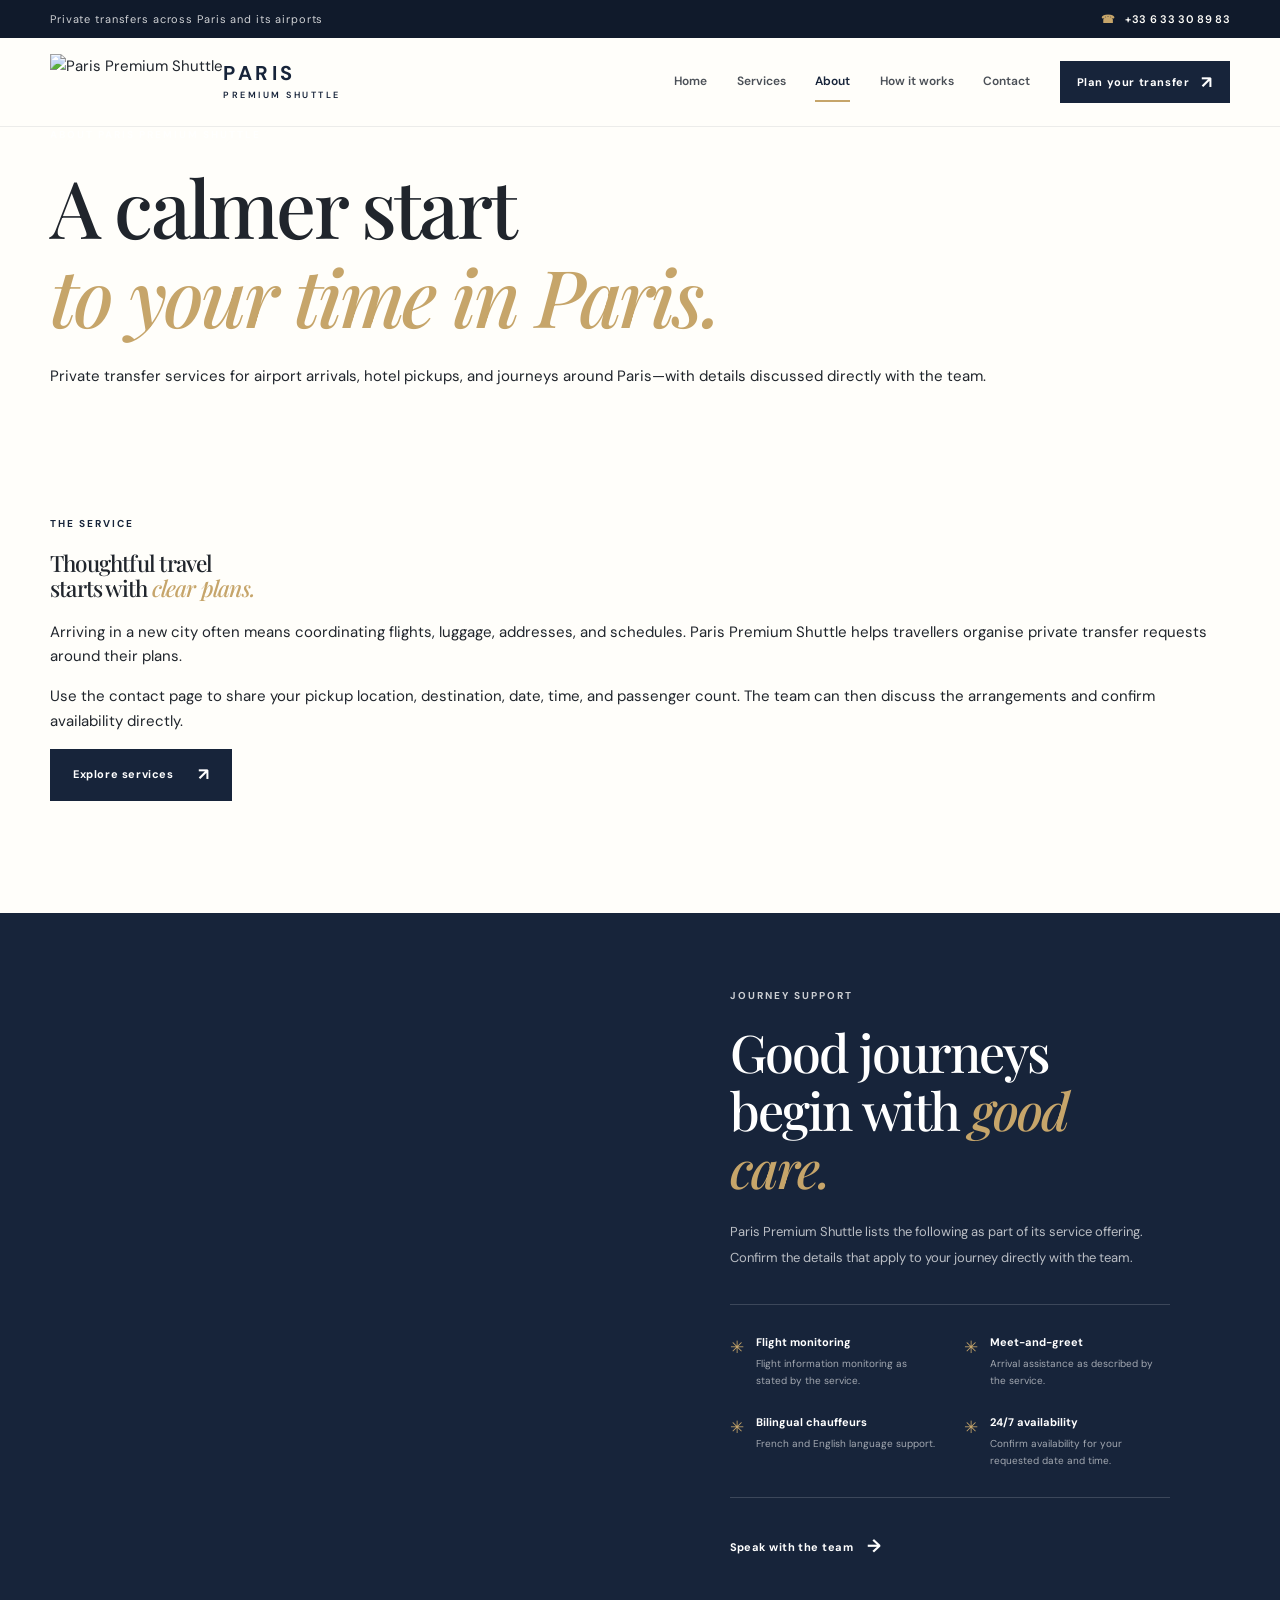
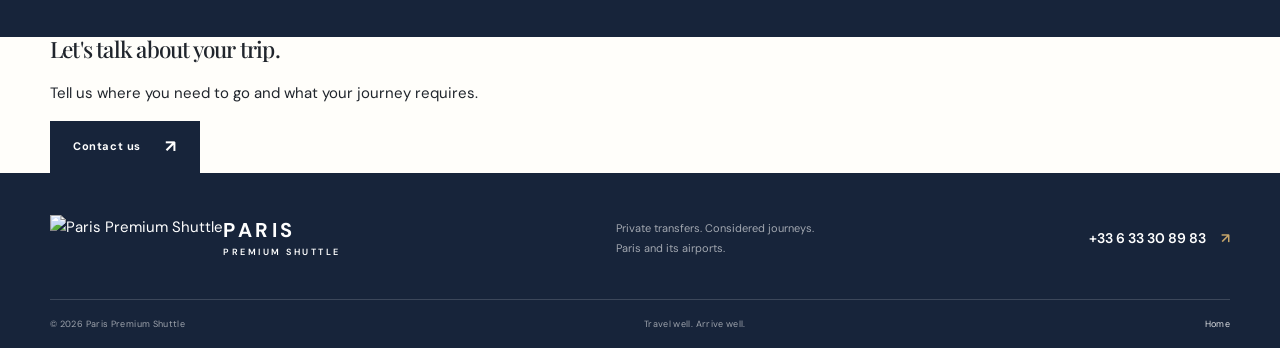
==== about.html @ 2250a889 "Add dedicated about us page" ====
<!doctype html>
<html lang="en">
<head>
  <meta charset="utf-8">
  <meta name="viewport" content="width=device-width, initial-scale=1">
  <meta name="theme-color" content="#17243a">
  <meta name="description" content="Learn about Paris Premium Shuttle's private transfer services and journey support.">
  <title>About Us | Paris Premium Shuttle</title>
  <link rel="preconnect" href="https://fonts.googleapis.com">
  <link rel="preconnect" href="https://fonts.gstatic.com" crossorigin>
  <link href="https://fonts.googleapis.com/css2?family=DM+Sans:wght@400;500;600;700&family=Playfair+Display:wght@500;600;700&display=swap" rel="stylesheet">
  <link rel="stylesheet" href="styles.css">
  <script src="script.js" defer></script>
</head>
<body>
  <a class="skip-link" href="#main">Skip to content</a>
  <div class="topline"><div class="container topline-inner"><span>Private transfers across Paris and its airports</span><a href="tel:+33633308983"><span aria-hidden="true">☎</span> +33 6 33 30 89 83</a></div></div>
  <header class="site-header"><div class="container header-inner">
    <a class="brand" href="index.html" aria-label="Paris Premium Shuttle home"><img class="brand-logo" src="assets/logo.png" alt="Paris Premium Shuttle" onerror="this.hidden=true;this.nextElementSibling.hidden=false"><span class="brand-fallback" hidden><span>PARIS</span><small>PREMIUM SHUTTLE</small></span></a>
    <button class="menu-toggle" type="button" aria-expanded="false" aria-controls="primary-nav" aria-label="Open navigation"><span></span><span></span><span></span></button>
    <nav id="primary-nav" class="primary-nav" aria-label="Main navigation">
      <a class="nav-link " href="index.html">Home</a>
      <a class="nav-link " href="services.html">Services</a>
      <a class="nav-link active" href="about.html">About</a>
      <a class="nav-link " href="how-it-works.html">How it works</a>
      <a class="nav-link " href="contact.html">Contact</a>
      <a class="button button-small" href="contact.html#booking">Plan your transfer <span aria-hidden="true">↗</span></a>
    </nav>
  </div></header>
  <main id="main">

    <section class="page-hero page-hero-about"><div class="container page-hero-content"><p class="eyebrow eyebrow-light">ABOUT PARIS PREMIUM SHUTTLE</p><h1>A calmer start<br><em>to your time in Paris.</em></h1><p>Private transfer services for airport arrivals, hotel pickups, and journeys around Paris—with details discussed directly with the team.</p></div></section>
    <section class="section"><div class="container about-story"><div><p class="eyebrow">THE SERVICE</p><h2>Thoughtful travel<br>starts with <em>clear plans.</em></h2></div><div class="about-copy"><p>Arriving in a new city often means coordinating flights, luggage, addresses, and schedules. Paris Premium Shuttle helps travellers organise private transfer requests around their plans.</p><p>Use the contact page to share your pickup location, destination, date, time, and passenger count. The team can then discuss the arrangements and confirm availability directly.</p><a class="button" href="services.html">Explore services <span>↗</span></a></div></div></section>
    <section class="experience-section"><div class="experience-image" role="img" aria-label="Parisian avenue and classic city architecture"></div><div class="experience-panel"><p class="eyebrow eyebrow-light">JOURNEY SUPPORT</p><h2>Good journeys<br>begin with <em>good care.</em></h2><p>Paris Premium Shuttle lists the following as part of its service offering. Confirm the details that apply to your journey directly with the team.</p><div class="promise-list"><div><span class="promise-icon">✳</span><span><strong>Flight monitoring</strong><small>Flight information monitoring as stated by the service.</small></span></div><div><span class="promise-icon">✳</span><span><strong>Meet-and-greet</strong><small>Arrival assistance as described by the service.</small></span></div><div><span class="promise-icon">✳</span><span><strong>Bilingual chauffeurs</strong><small>French and English language support.</small></span></div><div><span class="promise-icon">✳</span><span><strong>24/7 availability</strong><small>Confirm availability for your requested date and time.</small></span></div></div><a class="text-link text-link-light" href="contact.html">Speak with the team <span>→</span></a></div></section>
    <section class="cta-strip"><div class="container cta-strip-inner"><div><h2>Let's talk about your trip.</h2><p>Tell us where you need to go and what your journey requires.</p></div><a class="button" href="contact.html#booking">Contact us <span>↗</span></a></div></section>
  </main>
  <footer class="site-footer"><div class="container footer-main">
    <a class="brand brand-footer" href="index.html" aria-label="Paris Premium Shuttle home"><img class="brand-logo" src="assets/logo.png" alt="Paris Premium Shuttle" onerror="this.hidden=true;this.nextElementSibling.hidden=false"><span class="brand-fallback" hidden><span>PARIS</span><small>PREMIUM SHUTTLE</small></span></a>
    <p>Private transfers. Considered journeys.<br>Paris and its airports.</p><a class="footer-phone" href="tel:+33633308983">+33 6 33 30 89 83 <span>↗</span></a>
  </div><div class="container footer-bottom"><span>© <span id="year"></span> Paris Premium Shuttle</span><span>Travel well. Arrive well.</span><a href="index.html">Home</a></div></footer>
</body>
</html>
---- styles.css ----
:root {
  /* Confirm exact brand colors against the untouched official logo before launch. */
  --brand-primary: #17243a;
  --brand-deep: #101a2b;
  --brand-accent: #c6a56a;
  --brand-paper: #f6f3ed;
  --brand-white: #fffefa;
  --brand-ink: #20252c;
  --brand-muted: #6e7379;
  --brand-line: #e5e0d7;
  --serif: "Playfair Display", Georgia, serif;
  --sans: "DM Sans", Arial, sans-serif;
  --container: 1180px;
}
* { box-sizing: border-box; }
html { scroll-behavior: smooth; scroll-padding-top: 90px; }
body { margin: 0; color: var(--brand-ink); background: var(--brand-white); font-family: var(--sans); font-size: 15px; line-height: 1.65; -webkit-font-smoothing: antialiased; }
a { color: inherit; text-decoration: none; }
button, input, select { font: inherit; }
button, a, input, select { -webkit-tap-highlight-color: transparent; }
a:focus-visible, button:focus-visible, input:focus-visible, select:focus-visible { outline: 3px solid var(--brand-accent); outline-offset: 3px; }
.container { width: min(var(--container), calc(100% - 56px)); margin-inline: auto; }
.skip-link { position: absolute; top: -60px; left: 16px; z-index: 100; padding: 10px 16px; background: var(--brand-white); color: var(--brand-primary); }
.skip-link:focus { top: 12px; }
.topline { background: var(--brand-deep); color: rgba(255,255,255,.8); font-size: 11px; letter-spacing: .08em; }
.topline-inner { min-height: 38px; display: flex; align-items: center; justify-content: space-between; gap: 16px; }
.topline a { color: var(--brand-white); font-weight: 600; letter-spacing: .03em; }
.topline a span { color: var(--brand-accent); margin-right: 7px; }
.site-header { position: sticky; top: 0; z-index: 50; background: rgba(255,254,250,.96); backdrop-filter: blur(14px); border-bottom: 1px solid rgba(23,36,58,.08); }
.header-inner { min-height: 88px; display: flex; align-items: center; justify-content: space-between; gap: 28px; }
.brand { display: inline-flex; align-items: center; min-width: 180px; }
.brand-logo { display: block; width: auto; max-width: 220px; height: 56px; object-fit: contain; object-position: left center; }
.brand-fallback { color: var(--brand-primary); line-height: 1.05; letter-spacing: .18em; font-weight: 700; font-size: 20px; }
.brand-fallback small { display: block; margin-top: 7px; font-size: 9px; letter-spacing: .28em; font-weight: 600; }
.primary-nav { display: flex; align-items: center; gap: clamp(16px, 2.3vw, 32px); }
.nav-link { position: relative; color: #4b5057; font-size: 12px; font-weight: 600; transition: color .2s; }
.nav-link:hover, .nav-link.active { color: var(--brand-primary); }
.nav-link.active::after { content: ""; position: absolute; bottom: -10px; left: 0; right: 0; height: 2px; background: var(--brand-accent); }
.button { display: inline-flex; min-height: 52px; align-items: center; justify-content: center; gap: 24px; padding: 0 22px; border: 1px solid var(--brand-primary); background: var(--brand-primary); color: white; font-size: 11px; font-weight: 700; letter-spacing: .055em; transition: background .2s, color .2s, transform .2s; cursor: pointer; }
.button:hover { background: var(--brand-accent); border-color: var(--brand-accent); color: var(--brand-deep); transform: translateY(-1px); }
.button span { font-size: 17px; line-height: 1; }
.button-small { min-height: 42px; padding-inline: 16px; gap: 12px; white-space: nowrap; }
.menu-toggle { display: none; border: 0; background: transparent; padding: 10px; cursor: pointer; }
.menu-toggle span { display: block; width: 24px; height: 1px; margin: 5px; background: var(--brand-primary); }
.hero { position: relative; display: flex; min-height: min(690px, 76vw); min-height: clamp(560px, 61vw, 710px); align-items: center; overflow: hidden; background: var(--brand-deep); color: white; }
.hero-image, .hero-shade { position: absolute; inset: 0; }
.hero-image { background: url("https://images.unsplash.com/photo-1502602898657-3e91760cbb34?auto=format&fit=crop&w=2200&q=85") center 48% / cover no-repeat; transform: scale(1.02); }
.hero-shade { background: linear-gradient(90deg, rgba(13,22,36,.86) 0%, rgba(13,22,36,.68) 38%, rgba(13,22,36,.16) 100%), linear-gradient(0deg, rgba(13,22,36,.45), transparent 45%); }
.hero-content { position: relative; z-index: 1; padding-top: 28px; padding-bottom: 58px; }
.eyebrow { margin: 0 0 20px; color: var(--brand-primary); font-size: 10px; font-weight: 700; letter-spacing: .2em; line-height: 1.5; }
.eyebrow-light { color: rgba(255,255,255,.78); }
.eyebrow-line { display: inline-block; width: 30px; height: 1px; margin: 0 10px 3px 0; background: var(--brand-accent); }
h1, h2, h3, p { margin-top: 0; }
h1, h2 { font-family: var(--serif); font-weight: 500; letter-spacing: -.035em; line-height: 1.12; }
h1 { max-width: 760px; margin-bottom: 24px; font-size: clamp(48px, 6.2vw, 82px); }
h1 em, h2 em { color: var(--brand-accent); font-weight: 500; }
.hero-copy { max-width: 440px; margin-bottom: 30px; color: rgba(255,255,255,.78); font-size: 15px; line-height: 1.9; }
.hero-actions { display: flex; flex-wrap: wrap; align-items: center; gap: 28px; }
.hero-actions .button { background: var(--brand-accent); border-color: var(--brand-accent); color: var(--brand-deep); }
.hero-actions .button:hover { background: white; border-color: white; }
.text-link { display: inline-flex; align-items: center; gap: 14px; color: var(--brand-primary); font-size: 11px; font-weight: 700; letter-spacing: .04em; }
.text-link span { font-size: 18px; transition: transform .2s; }
.text-link:hover span { transform: translateX(4px); }
.text-link-light { color: white; }
.hero-footnote { display: flex; align-items: center; gap: 10px; margin-top: 68px; color: rgba(255,255,255,.74); font-size: 9px; letter-spacing: .15em; }
.status-dot { width: 6px; height: 6px; border-radius: 50%; background: var(--brand-accent); }
.footnote-divider { width: 24px; height: 1px; margin-inline: 5px; background: rgba(255,255,255,.4); }
.hero-index { position: absolute; z-index: 1; right: max(28px, calc((100vw - var(--container))/2)); bottom: 56px; display: flex; align-items: center; gap: 12px; color: rgba(255,255,255,.75); font-size: 9px; letter-spacing: .16em; writing-mode: horizontal-tb; }
.hero-index > span:first-child { color: var(--brand-accent); }
.index-rule { display: block; width: 38px; height: 1px; background: rgba(255,255,255,.5); }
.booking-band { position: relative; z-index: 2; padding: 90px 0; background: var(--brand-paper); }
.booking-layout { display: grid; grid-template-columns: .75fr 1.25fr; gap: clamp(45px, 8vw, 112px); align-items: start; }
.booking-intro { padding-top: 8px; }
.booking-intro h2, .section-heading h2, .experience-panel h2, .airport-inner h2, .contact-layout h2 { margin-bottom: 22px; font-size: clamp(36px, 4.2vw, 54px); }
.booking-intro h2 em, .section-heading h2 em, .contact-layout h2 em { color: #9b7a43; }
.booking-intro > p:not(.eyebrow) { max-width: 330px; color: var(--brand-muted); font-size: 13px; line-height: 1.9; }
.phone-link { display: flex; flex-direction: column; gap: 5px; margin-top: 32px; padding-top: 20px; border-top: 1px solid #d8d1c5; color: var(--brand-muted); font-size: 10px; letter-spacing: .04em; }
.phone-link span { color: var(--brand-primary); font-size: 17px; font-weight: 600; letter-spacing: 0; }
.booking-form { padding: clamp(25px, 4vw, 42px); background: var(--brand-white); box-shadow: 0 15px 50px rgba(25,31,42,.04); }
.form-heading { display: flex; align-items: flex-start; gap: 17px; padding-bottom: 25px; border-bottom: 1px solid var(--brand-line); }
.form-number { color: var(--brand-accent); font-size: 12px; letter-spacing: .08em; }
.form-heading h3 { margin: 0 0 5px; color: var(--brand-primary); font-family: var(--serif); font-size: 25px; font-weight: 500; }
.form-heading p { margin: 0; color: var(--brand-muted); font-size: 11px; }
.form-grid { display: grid; grid-template-columns: 1fr 1fr; gap: 20px 18px; padding: 26px 0; }
.form-grid label { display: flex; flex-direction: column; gap: 8px; color: #434950; font-size: 10px; font-weight: 700; letter-spacing: .025em; }
.form-grid input, .form-grid select { width: 100%; min-width: 0; min-height: 46px; padding: 0 12px; border: 1px solid #e5e0d8; border-radius: 0; background: #fffefa; color: var(--brand-ink); font-size: 12px; font-weight: 400; }
.form-grid input::placeholder { color: #a3a4a4; }
.form-grid input:focus, .form-grid select:focus { outline: 1px solid var(--brand-accent); border-color: var(--brand-accent); }
.form-bottom { display: flex; align-items: center; justify-content: space-between; gap: 18px; padding-top: 22px; border-top: 1px solid var(--brand-line); }
.form-bottom p { max-width: 200px; margin: 0; color: var(--brand-muted); font-size: 10px; }
.form-bottom .button { white-space: nowrap; }
.form-feedback { margin: 10px 0 0; color: var(--brand-primary); font-size: 12px; }
.section { padding: 112px 0; }
.section-heading { display: flex; align-items: end; justify-content: space-between; gap: 50px; margin-bottom: 45px; }
.section-heading .eyebrow { margin-bottom: 16px; }
.section-heading h2 { margin-bottom: 0; }
.section-heading > p { max-width: 330px; margin-bottom: 5px; color: var(--brand-muted); font-size: 13px; line-height: 1.9; }
.service-grid { display: grid; grid-template-columns: 1.1fr 1fr 1fr; gap: 22px; }
.service-card { min-width: 0; border: 1px solid var(--brand-line); background: var(--brand-white); }
.service-photo { height: 245px; background-color: #ddd8cf; background-position: center; background-size: cover; }
.photo-airport { background-image: url("https://images.unsplash.com/photo-1436491865332-7a61a109cc05?auto=format&fit=crop&w=900&q=80"); }
.photo-hotel { background-image: url("https://images.unsplash.com/photo-1542314831-068cd1dbfeeb?auto=format&fit=crop&w=900&q=80"); }
.photo-city { background-image: url("https://images.unsplash.com/photo-1499856871958-5b9627545d1a?auto=format&fit=crop&w=900&q=80"); }
.service-card-feature .service-photo { height: 285px; }
.service-content { position: relative; min-height: 222px; padding: 26px 25px 28px; }
.service-number { display: block; margin-bottom: 17px; color: #8e744a; font-size: 9px; font-weight: 700; letter-spacing: .12em; }
.service-content h3 { margin-bottom: 10px; color: var(--brand-primary); font-family: var(--serif); font-size: 24px; font-weight: 500; line-height: 1.25; }
.service-content p { max-width: 300px; margin-bottom: 12px; color: var(--brand-muted); font-size: 12px; line-height: 1.85; }
.arrow-link { position: absolute; right: 24px; bottom: 24px; display: grid; width: 34px; height: 34px; place-items: center; border: 1px solid var(--brand-line); color: var(--brand-primary); transition: background .2s; }
.arrow-link:hover { background: var(--brand-accent); border-color: var(--brand-accent); }
.experience-section { display: grid; grid-template-columns: 1fr 1fr; min-height: 620px; background: var(--brand-primary); color: white; }
.experience-image { min-height: 600px; background: url("https://images.unsplash.com/photo-1499856871958-5b9627545d1a?auto=format&fit=crop&w=1200&q=85") center / cover no-repeat; }
.experience-panel { align-self: center; max-width: 620px; padding: 75px clamp(40px, 7vw, 105px); }
.experience-panel h2 { font-size: clamp(37px, 4.1vw, 52px); }
.experience-panel > p:not(.eyebrow) { max-width: 440px; color: rgba(255,255,255,.7); font-size: 13px; line-height: 1.95; }
.promise-list { display: grid; grid-template-columns: 1fr 1fr; gap: 24px 28px; margin: 34px 0; padding: 28px 0; border-top: 1px solid rgba(255,255,255,.16); border-bottom: 1px solid rgba(255,255,255,.16); }
.promise-list > div { display: flex; align-items: flex-start; gap: 12px; }
.promise-icon { color: var(--brand-accent); font-size: 17px; }
.promise-list strong, .promise-list small { display: block; }
.promise-list strong { margin-bottom: 4px; font-size: 11px; }
.promise-list small { color: rgba(255,255,255,.6); font-size: 10px; line-height: 1.7; }
.journey-section { background: var(--brand-paper); }
.section-heading-centered { align-items: end; }
.steps { display: grid; grid-template-columns: repeat(3, 1fr); border-top: 1px solid #d9d2c6; }
.step { position: relative; padding: 35px 32px 12px 0; }
.step + .step { padding-left: 32px; border-left: 1px solid #d9d2c6; }
.step-number { color: #9b7a43; font-size: 10px; letter-spacing: .12em; }
.step-icon { display: grid; width: 48px; height: 48px; margin: 25px 0 23px; place-items: center; border: 1px solid #d9d2c6; color: var(--brand-primary); font-size: 20px; }
.step h3 { margin-bottom: 10px; color: var(--brand-primary); font-family: var(--serif); font-size: 24px; font-weight: 500; }
.step p { max-width: 300px; margin-bottom: 0; color: var(--brand-muted); font-size: 12px; line-height: 1.9; }
.airport-section { padding: 82px 0; background: var(--brand-deep); color: white; }
.airport-inner { display: grid; grid-template-columns: .8fr 1.2fr; align-items: center; gap: 80px; }
.airport-inner h2 { margin-bottom: 0; }
.airport-list { border-top: 1px solid rgba(255,255,255,.2); }
.airport-list a { display: grid; grid-template-columns: 70px 1fr 30px; align-items: center; gap: 20px; min-height: 90px; border-bottom: 1px solid rgba(255,255,255,.2); transition: padding .2s; }
.airport-list a:hover { padding-inline: 8px; }
.airport-code { color: var(--brand-accent); font-family: var(--serif); font-size: 23px; }
.airport-list strong, .airport-list small { display: block; }
.airport-list strong { font-size: 13px; font-weight: 600; }
.airport-list small { margin-top: 4px; color: rgba(255,255,255,.6); font-size: 10px; }
.airport-arrow { justify-self: end; color: var(--brand-accent); font-size: 19px; }
.contact-layout { display: grid; grid-template-columns: 1fr 1fr; align-items: center; gap: 90px; }
.contact-layout h2 { font-size: clamp(46px, 5vw, 64px); }
.contact-copy { max-width: 360px; color: var(--brand-muted); font-size: 13px; line-height: 1.9; }
.contact-card { padding: clamp(30px, 5vw, 55px); border: 1px solid var(--brand-line); background: var(--brand-paper); }
.contact-label { display: block; margin-bottom: 14px; color: #8e744a; font-size: 9px; font-weight: 700; letter-spacing: .16em; }
.contact-number { display: block; color: var(--brand-primary); font-family: var(--serif); font-size: clamp(27px, 3vw, 39px); letter-spacing: -.025em; }
.contact-card > p { margin: 10px 0 24px; color: var(--brand-muted); font-size: 12px; }
.contact-card .button { margin-bottom: 15px; }
.contact-card .contact-note { max-width: 340px; margin: 0; font-size: 10px; }
.site-footer { padding: 42px 0 0; background: var(--brand-primary); color: white; }
.footer-main { display: flex; align-items: center; justify-content: space-between; gap: 30px; padding-bottom: 36px; }
.brand-footer .brand-fallback { color: white; }
.brand-footer .brand-logo { max-height: 48px; }
.footer-main > p { margin: 0; color: rgba(255,255,255,.6); font-size: 11px; line-height: 1.8; }
.footer-phone { color: white; font-size: 14px; font-weight: 600; }
.footer-phone span { margin-left: 12px; color: var(--brand-accent); }
.footer-bottom { display: flex; align-items: center; justify-content: space-between; gap: 20px; padding: 17px 0; border-top: 1px solid rgba(255,255,255,.16); color: rgba(255,255,255,.58); font-size: 9px; letter-spacing: .04em; }
.footer-bottom a { color: rgba(255,255,255,.85); }

@media (max-width: 980px) {
  .container { width: min(var(--container), calc(100% - 40px)); }
  .header-inner { min-height: 76px; }
  .brand-logo { height: 48px; max-width: 190px; }
  .menu-toggle { display: block; margin-left: auto; }
  .primary-nav { position: absolute; top: 100%; left: 0; right: 0; display: none; align-items: stretch; gap: 0; padding: 12px 20px 22px; border-bottom: 1px solid var(--brand-line); background: var(--brand-white); box-shadow: 0 15px 20px rgba(15,25,40,.06); }
  .primary-nav.is-open { display: flex; flex-direction: column; }
  .nav-link { padding: 13px 4px; border-bottom: 1px solid var(--brand-line); }
  .nav-link.active::after { display: none; }
  .primary-nav .button { margin-top: 16px; }
  .booking-layout { grid-template-columns: .75fr 1.25fr; gap: 35px; }
  .service-grid { grid-template-columns: 1fr 1fr; }
  .service-card-feature { grid-column: span 2; display: grid; grid-template-columns: 1fr 1fr; }
  .service-card-feature .service-photo { height: 100%; min-height: 280px; }
  .experience-panel { padding: 60px 38px; }
  .airport-inner { gap: 40px; }
  .contact-layout { gap: 45px; }
}
@media (max-width: 700px) {
  html { scroll-padding-top: 72px; }
  .container { width: calc(100% - 36px); }
  .topline-inner { min-height: 34px; font-size: 9px; letter-spacing: .03em; }
  .topline-inner > span { max-width: 55%; }
  .topline a { white-space: nowrap; font-size: 10px; }
  .header-inner { min-height: 70px; }
  .brand-logo { height: 42px; max-width: 165px; }
  .brand-fallback { font-size: 16px; }
  .brand-fallback small { font-size: 7px; }
  .hero { min-height: 620px; min-height: 78svh; max-height: 760px; }
  .hero-image { background-position: 58% center; }
  .hero-shade { background: linear-gradient(90deg, rgba(13,22,36,.8), rgba(13,22,36,.28)), linear-gradient(0deg, rgba(13,22,36,.65), transparent 55%); }
  .hero-content { padding-top: 30px; padding-bottom: 40px; }
  h1 { font-size: clamp(46px, 12vw, 64px); }
  .hero-copy { max-width: 350px; font-size: 13px; }
  .hero-actions { align-items: flex-start; flex-direction: column; gap: 20px; }
  .hero-footnote { margin-top: 50px; font-size: 8px; }
  .hero-index { display: none; }
  .booking-band { padding: 70px 0; }
  .booking-layout { grid-template-columns: 1fr; gap: 32px; }
  .booking-intro h2, .section-heading h2, .experience-panel h2, .airport-inner h2, .contact-layout h2 { font-size: 42px; }
  .phone-link { margin-top: 20px; }
  .booking-form { padding: 22px 18px; }
  .form-grid { grid-template-columns: 1fr; gap: 16px; padding: 22px 0; }
  .form-bottom { align-items: stretch; flex-direction: column; }
  .form-bottom p { max-width: none; }
  .form-bottom .button { width: 100%; }
  .section { padding: 76px 0; }
  .section-heading, .section-heading-centered { align-items: flex-start; flex-direction: column; gap: 18px; margin-bottom: 30px; }
  .section-heading > p { max-width: 390px; }
  .service-grid { grid-template-columns: 1fr; gap: 18px; }
  .service-card-feature { grid-column: auto; display: block; }
  .service-card-feature .service-photo, .service-photo { height: 230px; min-height: 0; }
  .service-content { min-height: 205px; padding: 24px 22px; }
  .experience-section { grid-template-columns: 1fr; }
  .experience-image { min-height: 320px; }
  .experience-panel { padding: 60px 22px; }
  .promise-list { gap: 20px 15px; }
  .promise-list > div { gap: 8px; }
  .promise-list strong { font-size: 10px; }
  .promise-list small { font-size: 9px; }
  .steps { grid-template-columns: 1fr; }
  .step, .step + .step { padding: 25px 0; border-left: 0; border-bottom: 1px solid #d9d2c6; }
  .step-icon { margin: 15px 0; }
  .airport-section { padding: 66px 0; }
  .airport-inner { grid-template-columns: 1fr; gap: 30px; }
  .airport-list a { grid-template-columns: 55px 1fr 20px; gap: 12px; min-height: 80px; }
  .contact-layout { grid-template-columns: 1fr; gap: 30px; }
  .contact-card { padding: 28px 22px; }
  .contact-number { font-size: 30px; }
  .footer-main { align-items: flex-start; flex-direction: column; gap: 18px; }
  .footer-main > p { order: 3; }
  .footer-bottom { align-items: flex-start; flex-wrap: wrap; gap: 10px 20px; }
}
@media (prefers-reduced-motion: reduce) {
  *, *::before, *::after { scroll-behavior: auto !important; animation-duration: .01ms !important; animation-iteration-count: 1 !important; transition-duration: .01ms !important; }
}
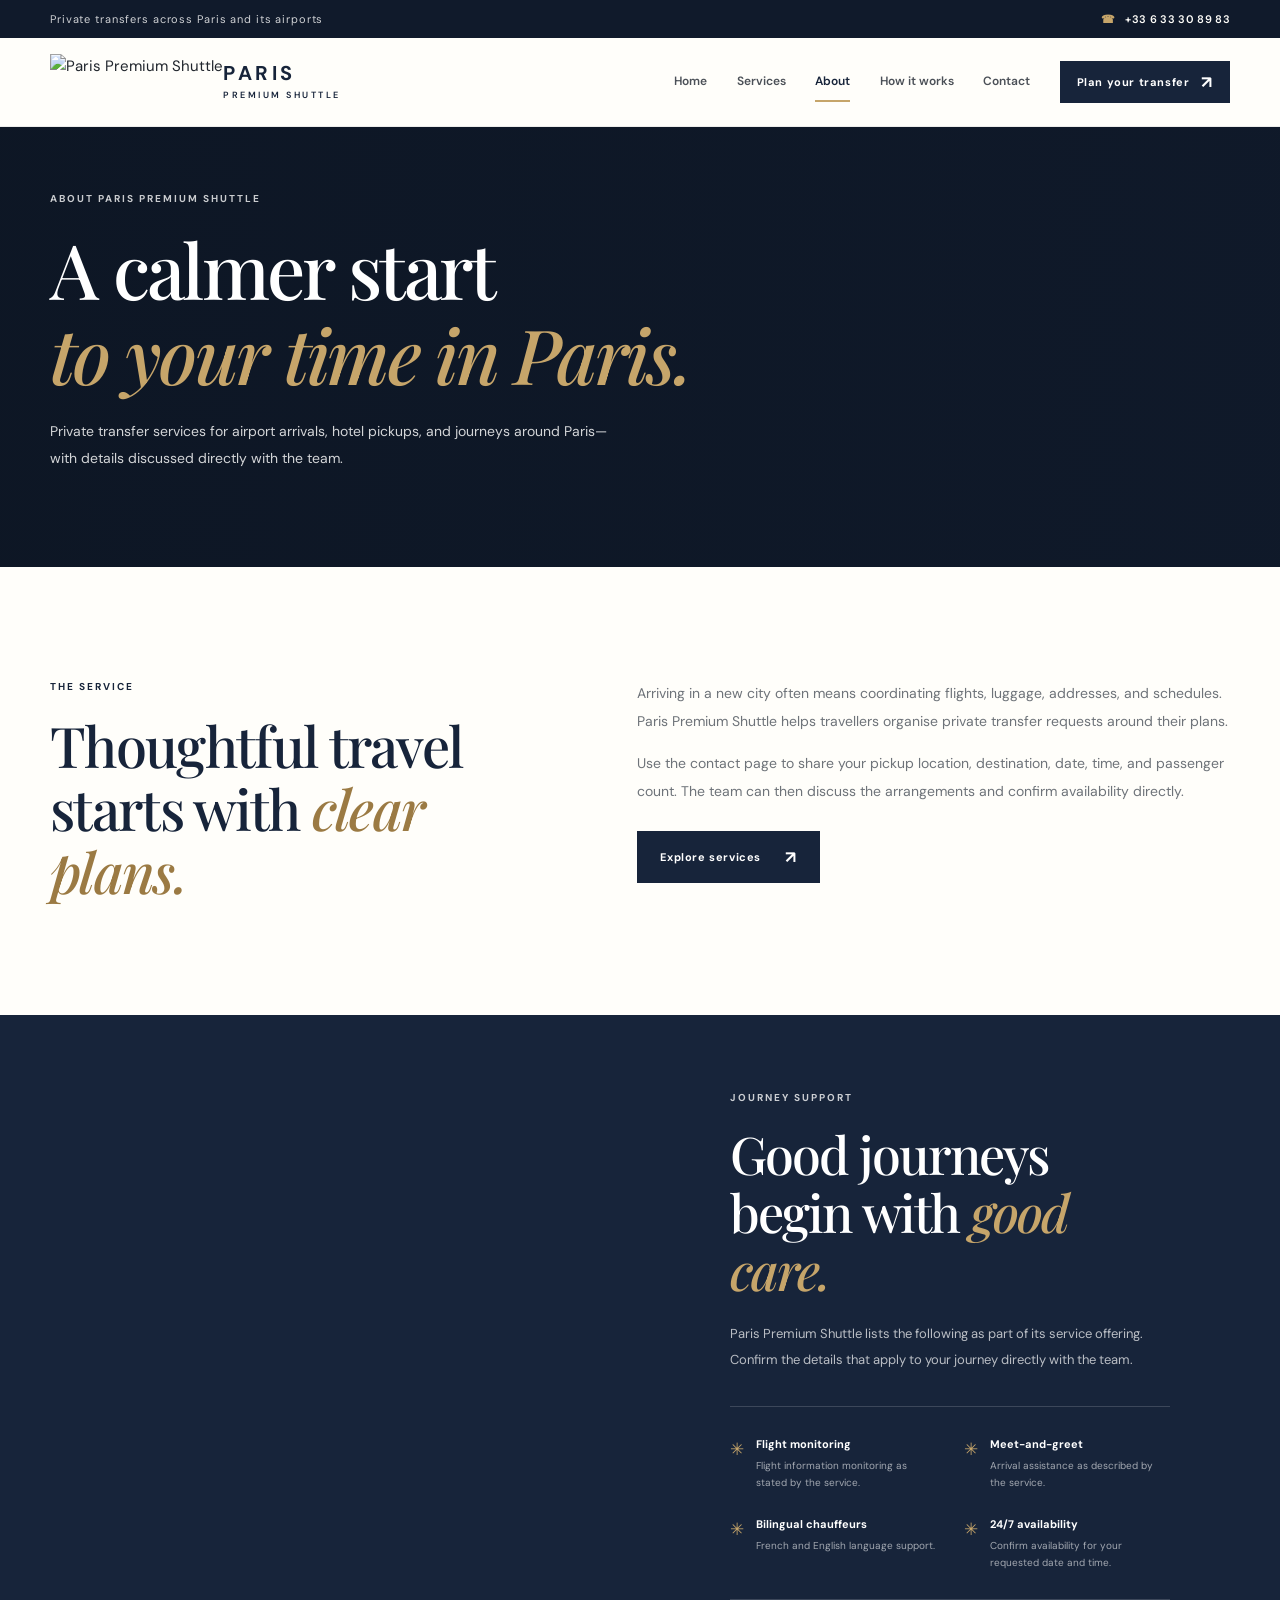
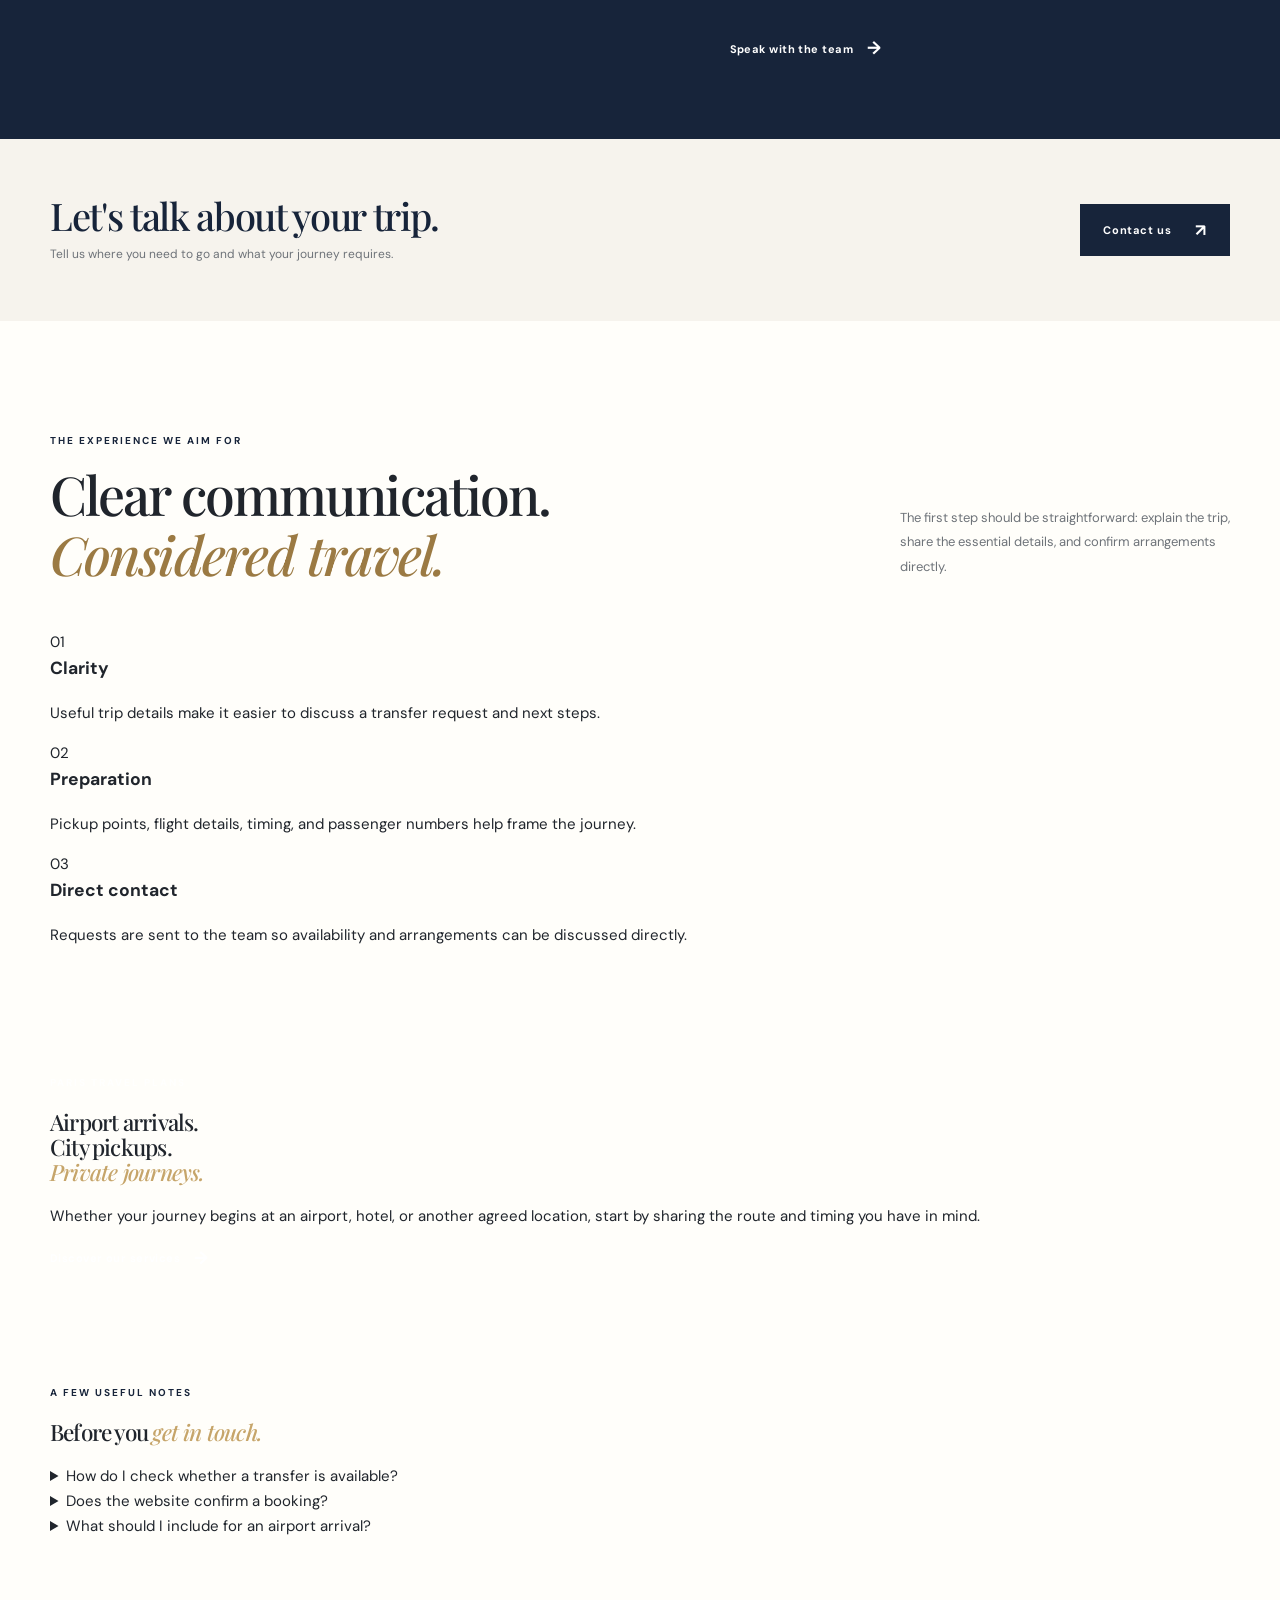
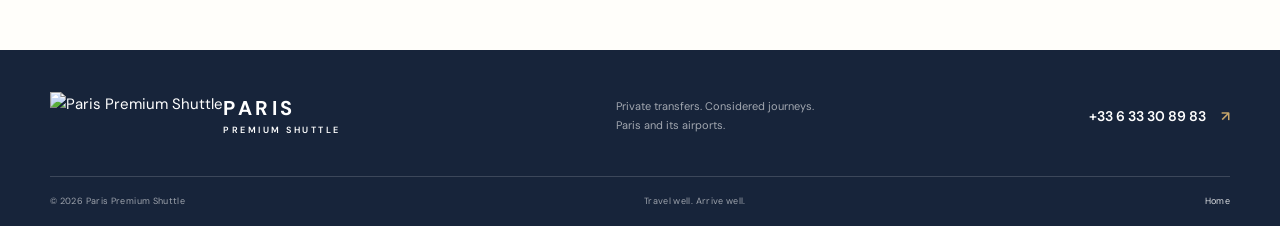
==== commit 8a9112bd: "Expand about page with values and useful FAQs" ====
--- a/about.html
+++ b/about.html
@@ -33,6 +33,10 @@
     <section class="section"><div class="container about-story"><div><p class="eyebrow">THE SERVICE</p><h2>Thoughtful travel<br>starts with <em>clear plans.</em></h2></div><div class="about-copy"><p>Arriving in a new city often means coordinating flights, luggage, addresses, and schedules. Paris Premium Shuttle helps travellers organise private transfer requests around their plans.</p><p>Use the contact page to share your pickup location, destination, date, time, and passenger count. The team can then discuss the arrangements and confirm availability directly.</p><a class="button" href="services.html">Explore services <span>↗</span></a></div></div></section>
     <section class="experience-section"><div class="experience-image" role="img" aria-label="Parisian avenue and classic city architecture"></div><div class="experience-panel"><p class="eyebrow eyebrow-light">JOURNEY SUPPORT</p><h2>Good journeys<br>begin with <em>good care.</em></h2><p>Paris Premium Shuttle lists the following as part of its service offering. Confirm the details that apply to your journey directly with the team.</p><div class="promise-list"><div><span class="promise-icon">✳</span><span><strong>Flight monitoring</strong><small>Flight information monitoring as stated by the service.</small></span></div><div><span class="promise-icon">✳</span><span><strong>Meet-and-greet</strong><small>Arrival assistance as described by the service.</small></span></div><div><span class="promise-icon">✳</span><span><strong>Bilingual chauffeurs</strong><small>French and English language support.</small></span></div><div><span class="promise-icon">✳</span><span><strong>24/7 availability</strong><small>Confirm availability for your requested date and time.</small></span></div></div><a class="text-link text-link-light" href="contact.html">Speak with the team <span>→</span></a></div></section>
     <section class="cta-strip"><div class="container cta-strip-inner"><div><h2>Let's talk about your trip.</h2><p>Tell us where you need to go and what your journey requires.</p></div><a class="button" href="contact.html#booking">Contact us <span>↗</span></a></div></section>
+
+    <section class="section"><div class="container"><div class="section-heading"><div><p class="eyebrow">THE EXPERIENCE WE AIM FOR</p><h2>Clear communication.<br><em>Considered travel.</em></h2></div><p>The first step should be straightforward: explain the trip, share the essential details, and confirm arrangements directly.</p></div><div class="benefit-grid"><article><span class="benefit-mark">01</span><h3>Clarity</h3><p>Useful trip details make it easier to discuss a transfer request and next steps.</p></article><article><span class="benefit-mark">02</span><h3>Preparation</h3><p>Pickup points, flight details, timing, and passenger numbers help frame the journey.</p></article><article><span class="benefit-mark">03</span><h3>Direct contact</h3><p>Requests are sent to the team so availability and arrangements can be discussed directly.</p></article></div></div></section>
+    <section class="about-route"><div class="container about-route-inner"><div><p class="eyebrow eyebrow-light">PARIS TRAVEL PLANS</p><h2>Airport arrivals.<br>City pickups.<br><em>Private journeys.</em></h2></div><div><p>Whether your journey begins at an airport, hotel, or another agreed location, start by sharing the route and timing you have in mind.</p><a class="text-link text-link-light" href="services.html">Discover our services <span>→</span></a></div></div></section>
+    <section class="section"><div class="container faq-layout"><div><p class="eyebrow">A FEW USEFUL NOTES</p><h2>Before you <em>get in touch.</em></h2></div><div class="faq-list"><details><summary>How do I check whether a transfer is available?</summary><p>Send your preferred date, time, route, and passenger count. Availability must be confirmed directly by the team.</p></details><details><summary>Does the website confirm a booking?</summary><p>No. The contact form prepares a WhatsApp enquiry. Your transfer is not confirmed until the arrangements are agreed directly.</p></details><details><summary>What should I include for an airport arrival?</summary><p>Include the airport, flight number if available, arrival date and time, destination, and passenger count.</p></details></div></div></section>
   </main>
   <footer class="site-footer"><div class="container footer-main">
     <a class="brand brand-footer" href="index.html" aria-label="Paris Premium Shuttle home"><img class="brand-logo" src="assets/logo.png" alt="Paris Premium Shuttle" onerror="this.hidden=true;this.nextElementSibling.hidden=false"><span class="brand-fallback" hidden><span>PARIS</span><small>PREMIUM SHUTTLE</small></span></a>
--- a/styles.css
+++ b/styles.css
@@ -234,3 +234,53 @@
 @media (prefers-reduced-motion: reduce) {
   *, *::before, *::after { scroll-behavior: auto !important; animation-duration: .01ms !important; animation-iteration-count: 1 !important; transition-duration: .01ms !important; }
 }
+
+
+/* Multi-page layouts */
+.page-hero { position: relative; display: flex; min-height: 430px; align-items: center; overflow: hidden; background-color: var(--brand-deep); background-position: center; background-size: cover; color: white; }
+.page-hero::before { content: ""; position: absolute; inset: 0; background: linear-gradient(90deg, rgba(13,22,36,.86), rgba(13,22,36,.48) 62%, rgba(13,22,36,.22)); }
+.page-hero-services { background-image: url("https://images.unsplash.com/photo-1436491865332-7a61a109cc05?auto=format&fit=crop&w=2000&q=85"); }
+.page-hero-about { background-image: url("https://images.unsplash.com/photo-1499856871958-5b9627545d1a?auto=format&fit=crop&w=2000&q=85"); }
+.page-hero-journey { background-image: url("https://images.unsplash.com/photo-1502602898657-3e91760cbb34?auto=format&fit=crop&w=2000&q=85"); }
+.page-hero-contact { background-image: url("https://images.unsplash.com/photo-1502602898657-3e91760cbb34?auto=format&fit=crop&w=2000&q=85"); background-position: center 60%; }
+.page-hero-content { position: relative; z-index: 1; padding-top: 64px; padding-bottom: 68px; }
+.page-hero h1 { max-width: 820px; margin-bottom: 22px; font-size: clamp(46px, 6vw, 76px); }
+.page-hero-content > p:not(.eyebrow) { max-width: 580px; margin-bottom: 28px; color: rgba(255,255,255,.82); font-size: 14px; line-height: 1.9; }
+.page-hero .button { background: var(--brand-accent); border-color: var(--brand-accent); color: var(--brand-deep); }
+.service-detail-grid { display: grid; grid-template-columns: 1fr; gap: 24px; }
+.service-detail { display: grid; grid-template-columns: minmax(280px, .8fr) 1.2fr; border-bottom: 1px solid var(--brand-line); padding-bottom: 24px; gap: clamp(28px, 5vw, 64px); align-items: center; scroll-margin-top: 110px; }
+.service-detail .service-photo { height: 270px; }
+.service-detail > div:last-child { padding: 20px 0; }
+.service-detail h3 { margin-bottom: 14px; color: var(--brand-primary); font-family: var(--serif); font-size: clamp(27px, 3vw, 36px); font-weight: 500; }
+.service-detail p { max-width: 560px; margin-bottom: 22px; color: var(--brand-muted); font-size: 13px; line-height: 1.95; }
+.about-story { display: grid; grid-template-columns: .9fr 1.1fr; gap: clamp(40px, 8vw, 120px); align-items: start; }
+.about-story h2, .checklist-layout h2 { margin-bottom: 0; color: var(--brand-primary); font-family: var(--serif); font-size: clamp(38px, 4.5vw, 56px); font-weight: 500; line-height: 1.12; letter-spacing: -.03em; }
+.about-story h2 em, .checklist-layout h2 em { color: #9b7a43; }
+.about-copy p { color: var(--brand-muted); font-size: 14px; line-height: 2; }
+.about-copy .button { margin-top: 12px; }
+.cta-strip { padding: 56px 0; background: var(--brand-paper); }
+.cta-strip-inner { display: flex; align-items: center; justify-content: space-between; gap: 32px; }
+.cta-strip h2 { margin-bottom: 8px; color: var(--brand-primary); font-family: var(--serif); font-size: clamp(27px, 3vw, 38px); font-weight: 500; }
+.cta-strip p { margin-bottom: 0; color: var(--brand-muted); font-size: 12px; }
+.checklist-layout { display: grid; grid-template-columns: 1fr 1fr; align-items: start; gap: clamp(40px, 8vw, 100px); }
+.checklist-intro { max-width: 360px; margin-top: 22px; color: var(--brand-muted); font-size: 13px; line-height: 1.9; }
+.detail-checklist { margin: 0; padding: 0; list-style: none; border-top: 1px solid var(--brand-line); }
+.detail-checklist li { position: relative; padding: 17px 10px 17px 30px; border-bottom: 1px solid var(--brand-line); color: var(--brand-ink); font-size: 13px; }
+.detail-checklist li::before { content: "✓"; position: absolute; left: 2px; color: #9b7a43; font-weight: 700; }
+.contact-direct { margin-top: 38px; padding-top: 24px; border-top: 1px solid var(--brand-line); }
+.contact-direct .contact-label { margin-bottom: 10px; }
+.contact-direct .contact-number { font-size: clamp(25px, 3vw, 36px); }
+.contact-direct > p { margin: 8px 0 0; color: var(--brand-muted); font-size: 12px; }
+.contact-section { scroll-margin-top: 88px; }
+@media (max-width: 700px) {
+  .page-hero { min-height: 430px; }
+  .page-hero-content { padding-top: 50px; padding-bottom: 52px; }
+  .page-hero h1 { font-size: clamp(42px, 11vw, 60px); }
+  .page-hero-content > p:not(.eyebrow) { font-size: 13px; }
+  .service-detail { grid-template-columns: 1fr; gap: 12px; padding-bottom: 24px; }
+  .service-detail .service-photo { height: 225px; }
+  .service-detail > div:last-child { padding: 10px 0; }
+  .about-story, .checklist-layout { grid-template-columns: 1fr; gap: 28px; }
+  .cta-strip-inner { align-items: flex-start; flex-direction: column; }
+  .cta-strip .button { width: 100%; }
+}
